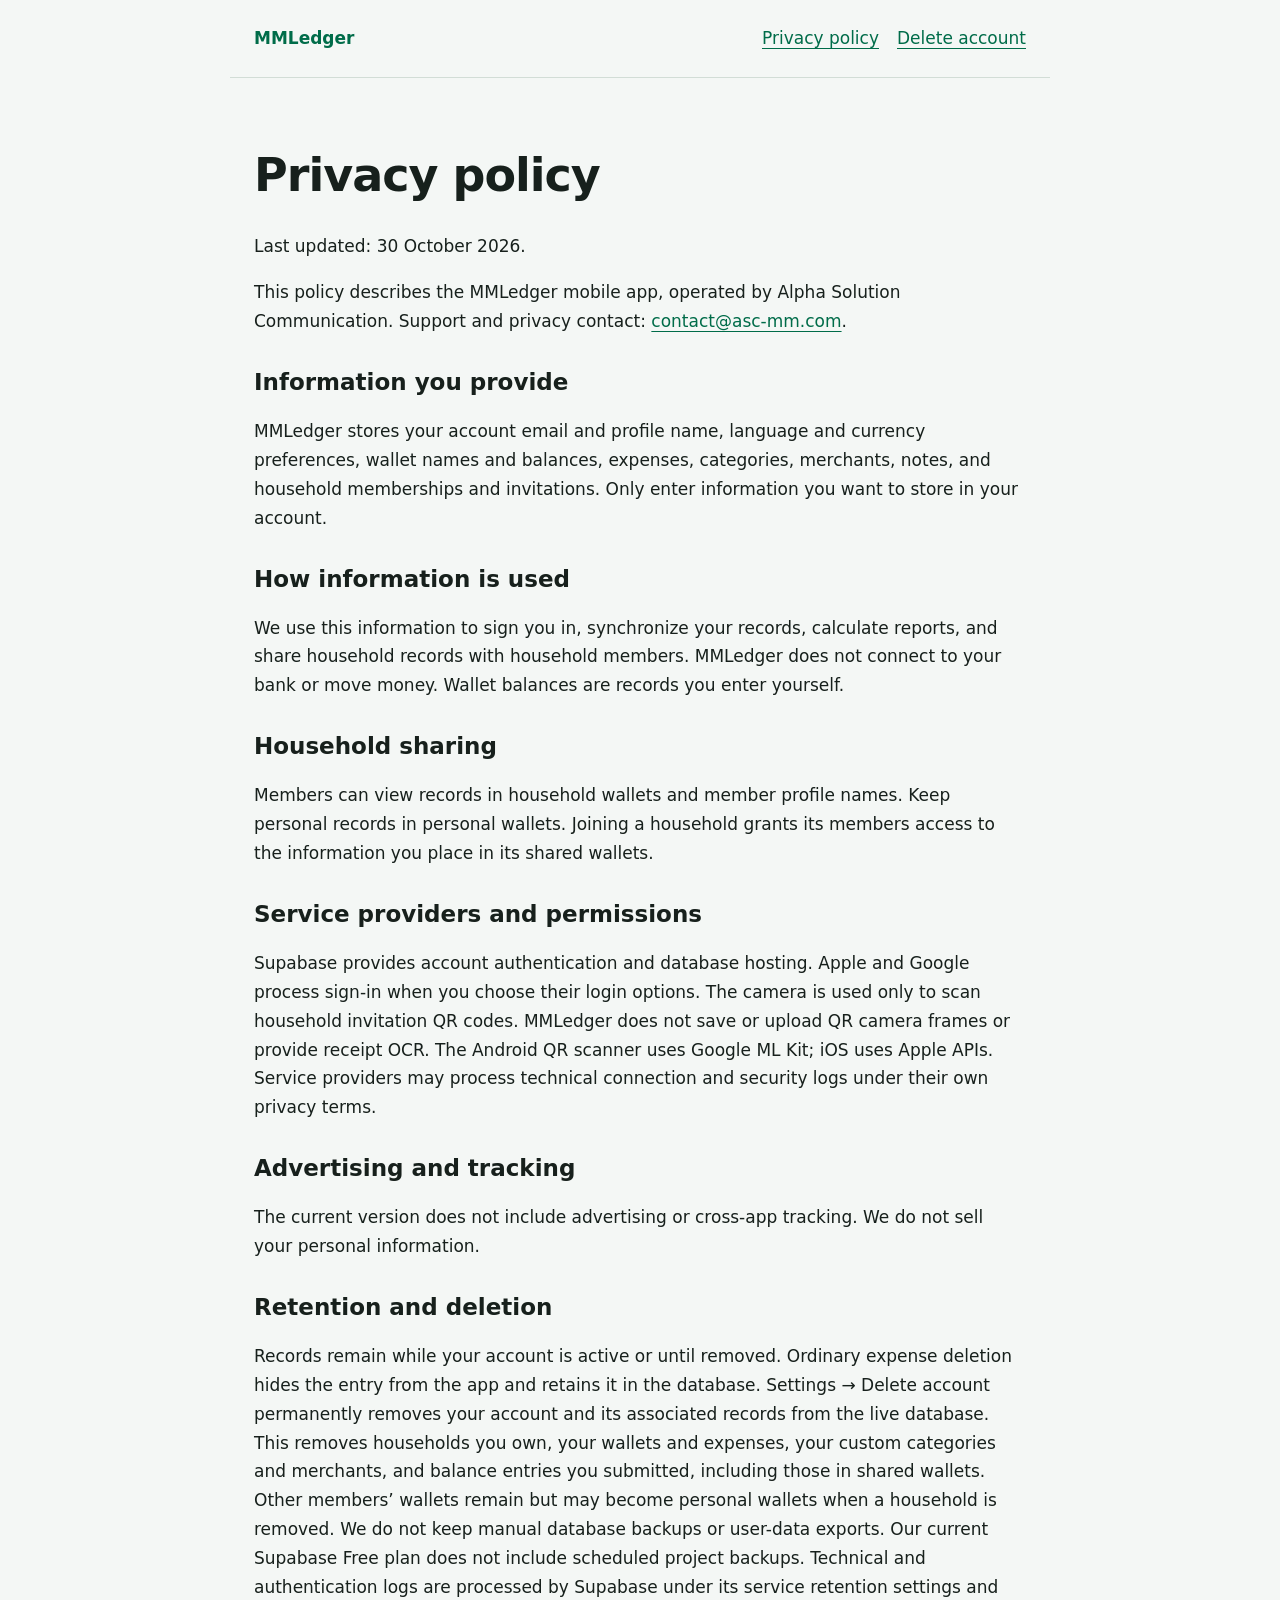
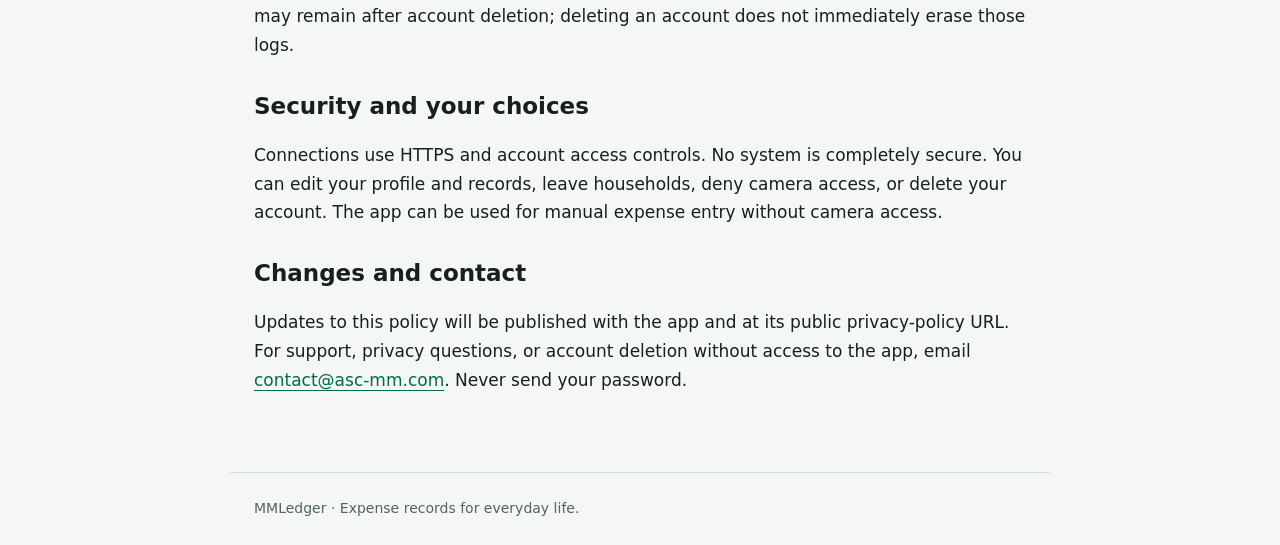
==== privacy.html @ f9d49311 "Publish MMLedger support, privacy and account deletion pages" ====
<!doctype html>
<html lang="en">
<head>
<meta charset="utf-8">
<meta name="viewport" content="width=device-width,initial-scale=1">
<meta name="description" content="MMLedger privacy, support, and account-deletion information.">
<title>Privacy policy — MMLedger</title>
<link rel="stylesheet" href="style.css">
</head>
<body>
<header>
<a class="brand" href="index.html">MMLedger</a>
<nav aria-label="Main navigation">
<a href="privacy.html">Privacy policy</a>
<a href="delete-account.html">Delete account</a>
</nav>
</header>
<main>
<h1>Privacy policy</h1>
<p>Last updated: 30 October 2026.</p>
<p>This policy describes the MMLedger mobile app, operated by Alpha Solution Communication. Support and privacy contact: <a href="mailto:contact@asc-mm.com">contact@asc-mm.com</a>.</p>
<section>
<h2>Information you provide</h2>
<p>MMLedger stores your account email and profile name, language and currency preferences, wallet names and balances, expenses, categories, merchants, notes, and household memberships and invitations. Only enter information you want to store in your account.</p>
</section>
<section>
<h2>How information is used</h2>
<p>We use this information to sign you in, synchronize your records, calculate reports, and share household records with household members. MMLedger does not connect to your bank or move money. Wallet balances are records you enter yourself.</p>
</section>
<section>
<h2>Household sharing</h2>
<p>Members can view records in household wallets and member profile names. Keep personal records in personal wallets. Joining a household grants its members access to the information you place in its shared wallets.</p>
</section>
<section>
<h2>Service providers and permissions</h2>
<p>Supabase provides account authentication and database hosting. Apple and Google process sign-in when you choose their login options. The camera is used only to scan household invitation QR codes. MMLedger does not save or upload QR camera frames or provide receipt OCR. The Android QR scanner uses Google ML Kit; iOS uses Apple APIs. Service providers may process technical connection and security logs under their own privacy terms.</p>
</section>
<section>
<h2>Advertising and tracking</h2>
<p>The current version does not include advertising or cross-app tracking. We do not sell your personal information.</p>
</section>
<section>
<h2>Retention and deletion</h2>
<p>Records remain while your account is active or until removed. Ordinary expense deletion hides the entry from the app and retains it in the database. Settings → Delete account permanently removes your account and its associated records from the live database. This removes households you own, your wallets and expenses, your custom categories and merchants, and balance entries you submitted, including those in shared wallets. Other members’ wallets remain but may become personal wallets when a household is removed. We do not keep manual database backups or user-data exports. Our current Supabase Free plan does not include scheduled project backups. Technical and authentication logs are processed by Supabase under its service retention settings and may remain after account deletion; deleting an account does not immediately erase those logs.</p>
</section>
<section>
<h2>Security and your choices</h2>
<p>Connections use HTTPS and account access controls. No system is completely secure. You can edit your profile and records, leave households, deny camera access, or delete your account. The app can be used for manual expense entry without camera access.</p>
</section>
<section>
<h2>Changes and contact</h2>
<p>Updates to this policy will be published with the app and at its public privacy-policy URL. For support, privacy questions, or account deletion without access to the app, email <a href="mailto:contact@asc-mm.com">contact@asc-mm.com</a>. Never send your password.</p>
</section>
</main>
<footer>MMLedger · Expense records for everyday life.</footer>
</body>
</html>
---- style.css ----
*{box-sizing:border-box}body{margin:0;background:#f4f7f5;color:#17201c;font:17px/1.7 system-ui,-apple-system,sans-serif}header,main,footer{max-width:820px;margin:auto;padding:24px}header{display:flex;justify-content:space-between;gap:24px;border-bottom:1px solid #d2ddd6}a{color:#006c49;text-underline-offset:4px}nav{display:flex;gap:18px;flex-wrap:wrap}.brand{font-weight:800;text-decoration:none}main{padding-top:40px;padding-bottom:60px}h1{font-size:clamp(32px,6vw,46px);line-height:1.15;letter-spacing:-1px}h2{font-size:23px;margin-top:32px;line-height:1.3}.intro{font-size:20px}.notice{padding:16px 20px;background:#fff4d6;border-left:4px solid #a66b00;border-radius:8px}.card{padding:24px;margin:20px 0;background:white;border:1px solid #d2ddd6;border-radius:16px}footer{border-top:1px solid #d2ddd6;font-size:14px;color:#53645a}button{font:inherit;padding:12px 20px;border-radius:10px;border:0;background:#006c49;color:white}button:disabled{opacity:.6}li{margin:8px 0}@media(max-width:540px){header{flex-direction:column;gap:10px}main{padding-top:24px}}
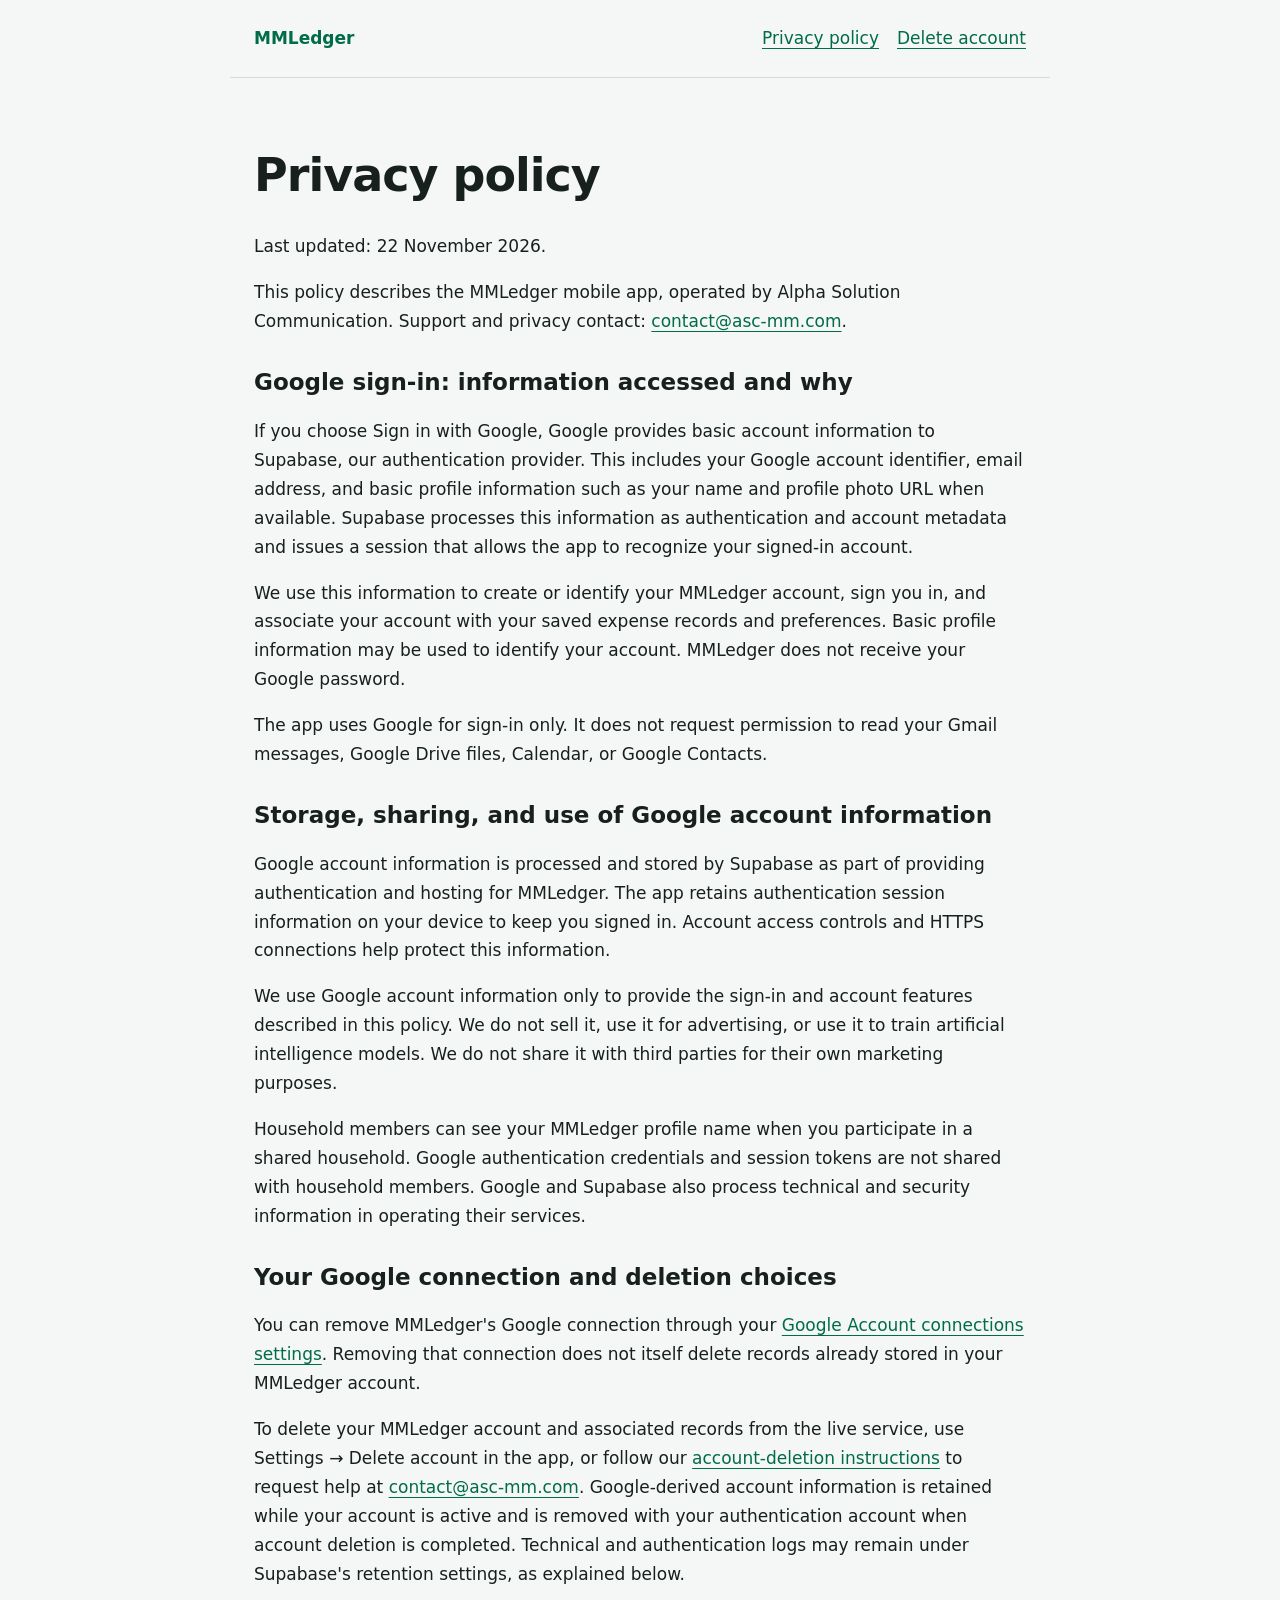
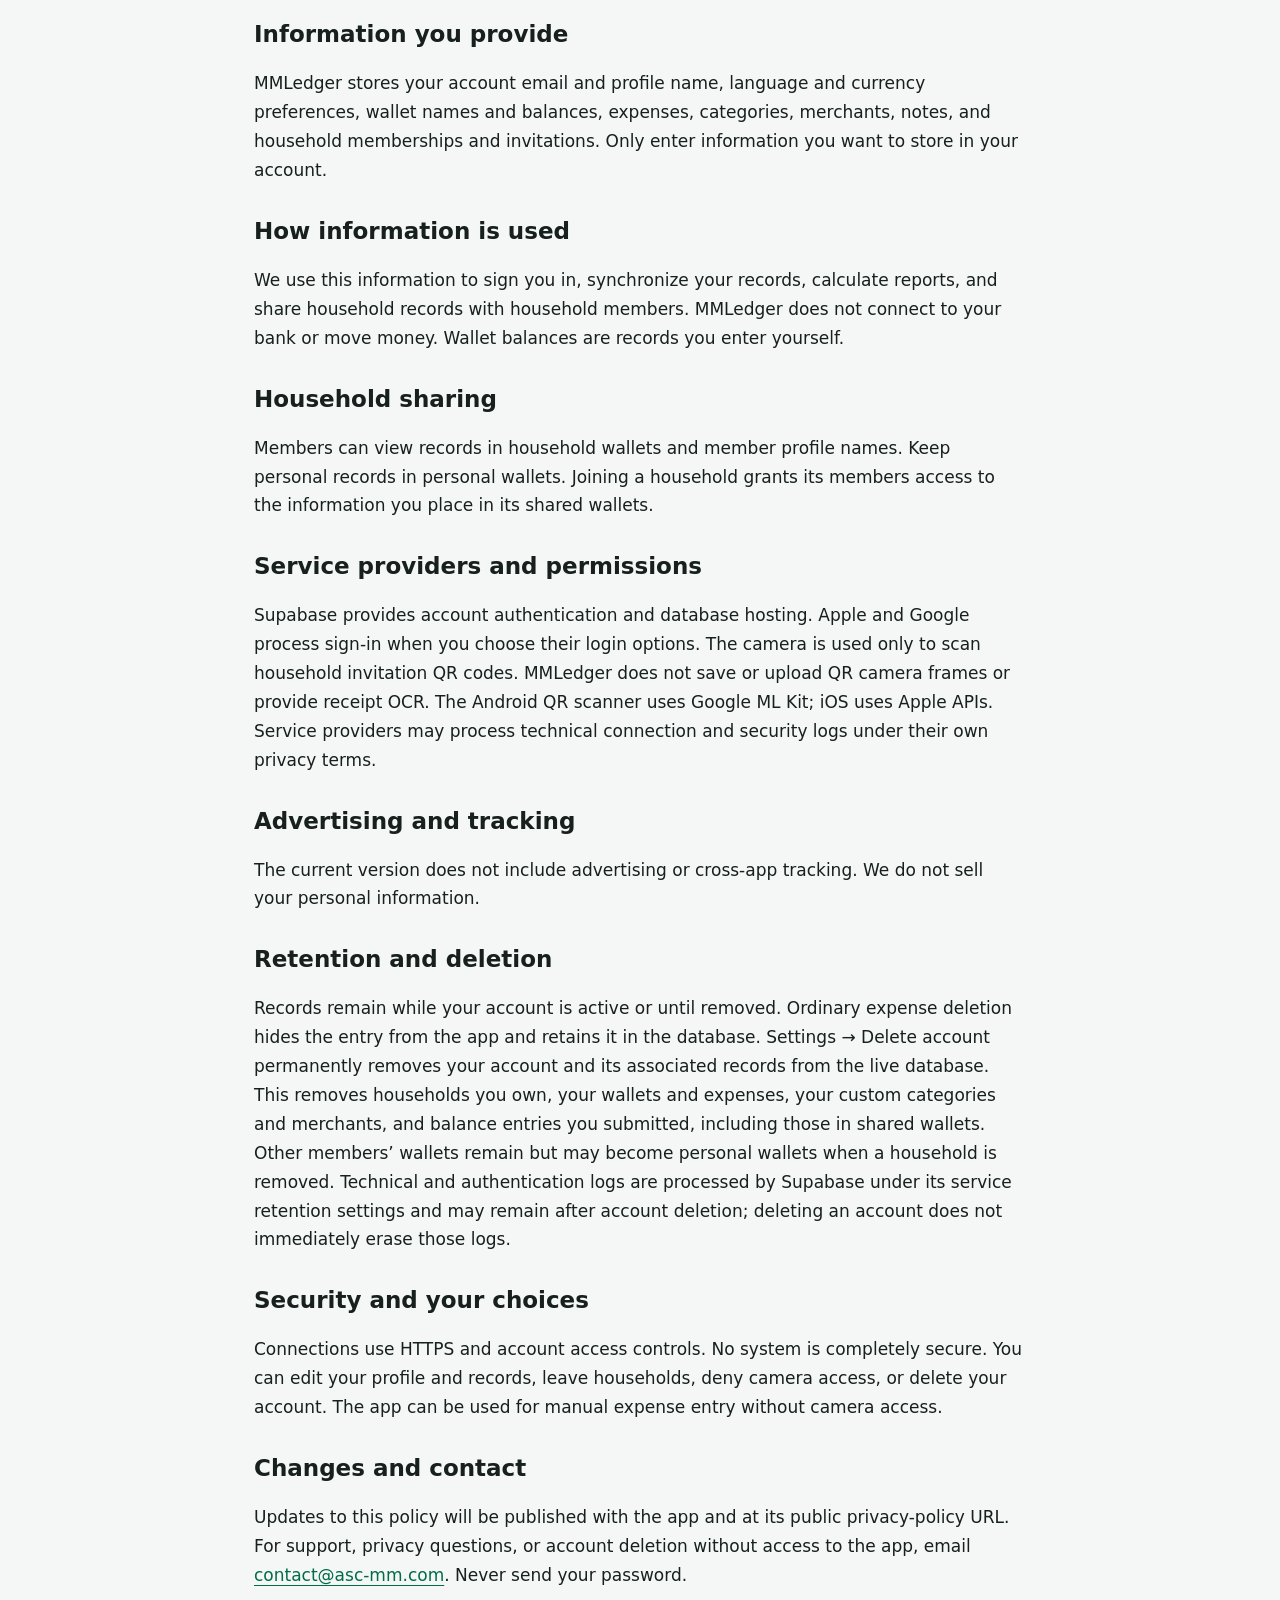
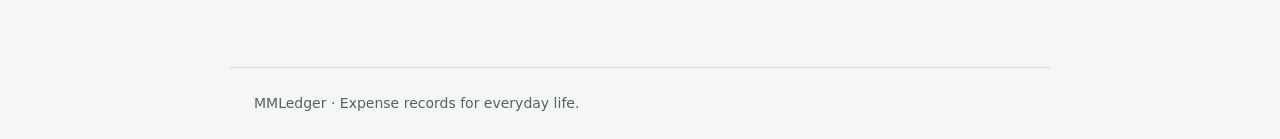
==== commit 775bd52f: "Explain Google sign-in data use, storage, sharing and deletion" ====
--- a/privacy.html
+++ b/privacy.html
@@ -17,8 +17,25 @@
 </header>
 <main>
 <h1>Privacy policy</h1>
-<p>Last updated: 30 October 2026.</p>
+<p>Last updated: 22 November 2026.</p>
 <p>This policy describes the MMLedger mobile app, operated by Alpha Solution Communication. Support and privacy contact: <a href="mailto:contact@asc-mm.com">contact@asc-mm.com</a>.</p>
+<section>
+<h2>Google sign-in: information accessed and why</h2>
+<p>If you choose Sign in with Google, Google provides basic account information to Supabase, our authentication provider. This includes your Google account identifier, email address, and basic profile information such as your name and profile photo URL when available. Supabase processes this information as authentication and account metadata and issues a session that allows the app to recognize your signed-in account.</p>
+<p>We use this information to create or identify your MMLedger account, sign you in, and associate your account with your saved expense records and preferences. Basic profile information may be used to identify your account. MMLedger does not receive your Google password.</p>
+<p>The app uses Google for sign-in only. It does not request permission to read your Gmail messages, Google Drive files, Calendar, or Google Contacts.</p>
+</section>
+<section>
+<h2>Storage, sharing, and use of Google account information</h2>
+<p>Google account information is processed and stored by Supabase as part of providing authentication and hosting for MMLedger. The app retains authentication session information on your device to keep you signed in. Account access controls and HTTPS connections help protect this information.</p>
+<p>We use Google account information only to provide the sign-in and account features described in this policy. We do not sell it, use it for advertising, or use it to train artificial intelligence models. We do not share it with third parties for their own marketing purposes.</p>
+<p>Household members can see your MMLedger profile name when you participate in a shared household. Google authentication credentials and session tokens are not shared with household members. Google and Supabase also process technical and security information in operating their services.</p>
+</section>
+<section>
+<h2>Your Google connection and deletion choices</h2>
+<p>You can remove MMLedger's Google connection through your <a href="https://myaccount.google.com/connections">Google Account connections settings</a>. Removing that connection does not itself delete records already stored in your MMLedger account.</p>
+<p>To delete your MMLedger account and associated records from the live service, use Settings → Delete account in the app, or follow our <a href="delete-account.html">account-deletion instructions</a> to request help at <a href="mailto:contact@asc-mm.com">contact@asc-mm.com</a>. Google-derived account information is retained while your account is active and is removed with your authentication account when account deletion is completed. Technical and authentication logs may remain under Supabase's retention settings, as explained below.</p>
+</section>
 <section>
 <h2>Information you provide</h2>
 <p>MMLedger stores your account email and profile name, language and currency preferences, wallet names and balances, expenses, categories, merchants, notes, and household memberships and invitations. Only enter information you want to store in your account.</p>
@@ -41,7 +58,7 @@
 </section>
 <section>
 <h2>Retention and deletion</h2>
-<p>Records remain while your account is active or until removed. Ordinary expense deletion hides the entry from the app and retains it in the database. Settings → Delete account permanently removes your account and its associated records from the live database. This removes households you own, your wallets and expenses, your custom categories and merchants, and balance entries you submitted, including those in shared wallets. Other members’ wallets remain but may become personal wallets when a household is removed. We do not keep manual database backups or user-data exports. Our current Supabase Free plan does not include scheduled project backups. Technical and authentication logs are processed by Supabase under its service retention settings and may remain after account deletion; deleting an account does not immediately erase those logs.</p>
+<p>Records remain while your account is active or until removed. Ordinary expense deletion hides the entry from the app and retains it in the database. Settings → Delete account permanently removes your account and its associated records from the live database. This removes households you own, your wallets and expenses, your custom categories and merchants, and balance entries you submitted, including those in shared wallets. Other members’ wallets remain but may become personal wallets when a household is removed. Technical and authentication logs are processed by Supabase under its service retention settings and may remain after account deletion; deleting an account does not immediately erase those logs.</p>
 </section>
 <section>
 <h2>Security and your choices</h2>
